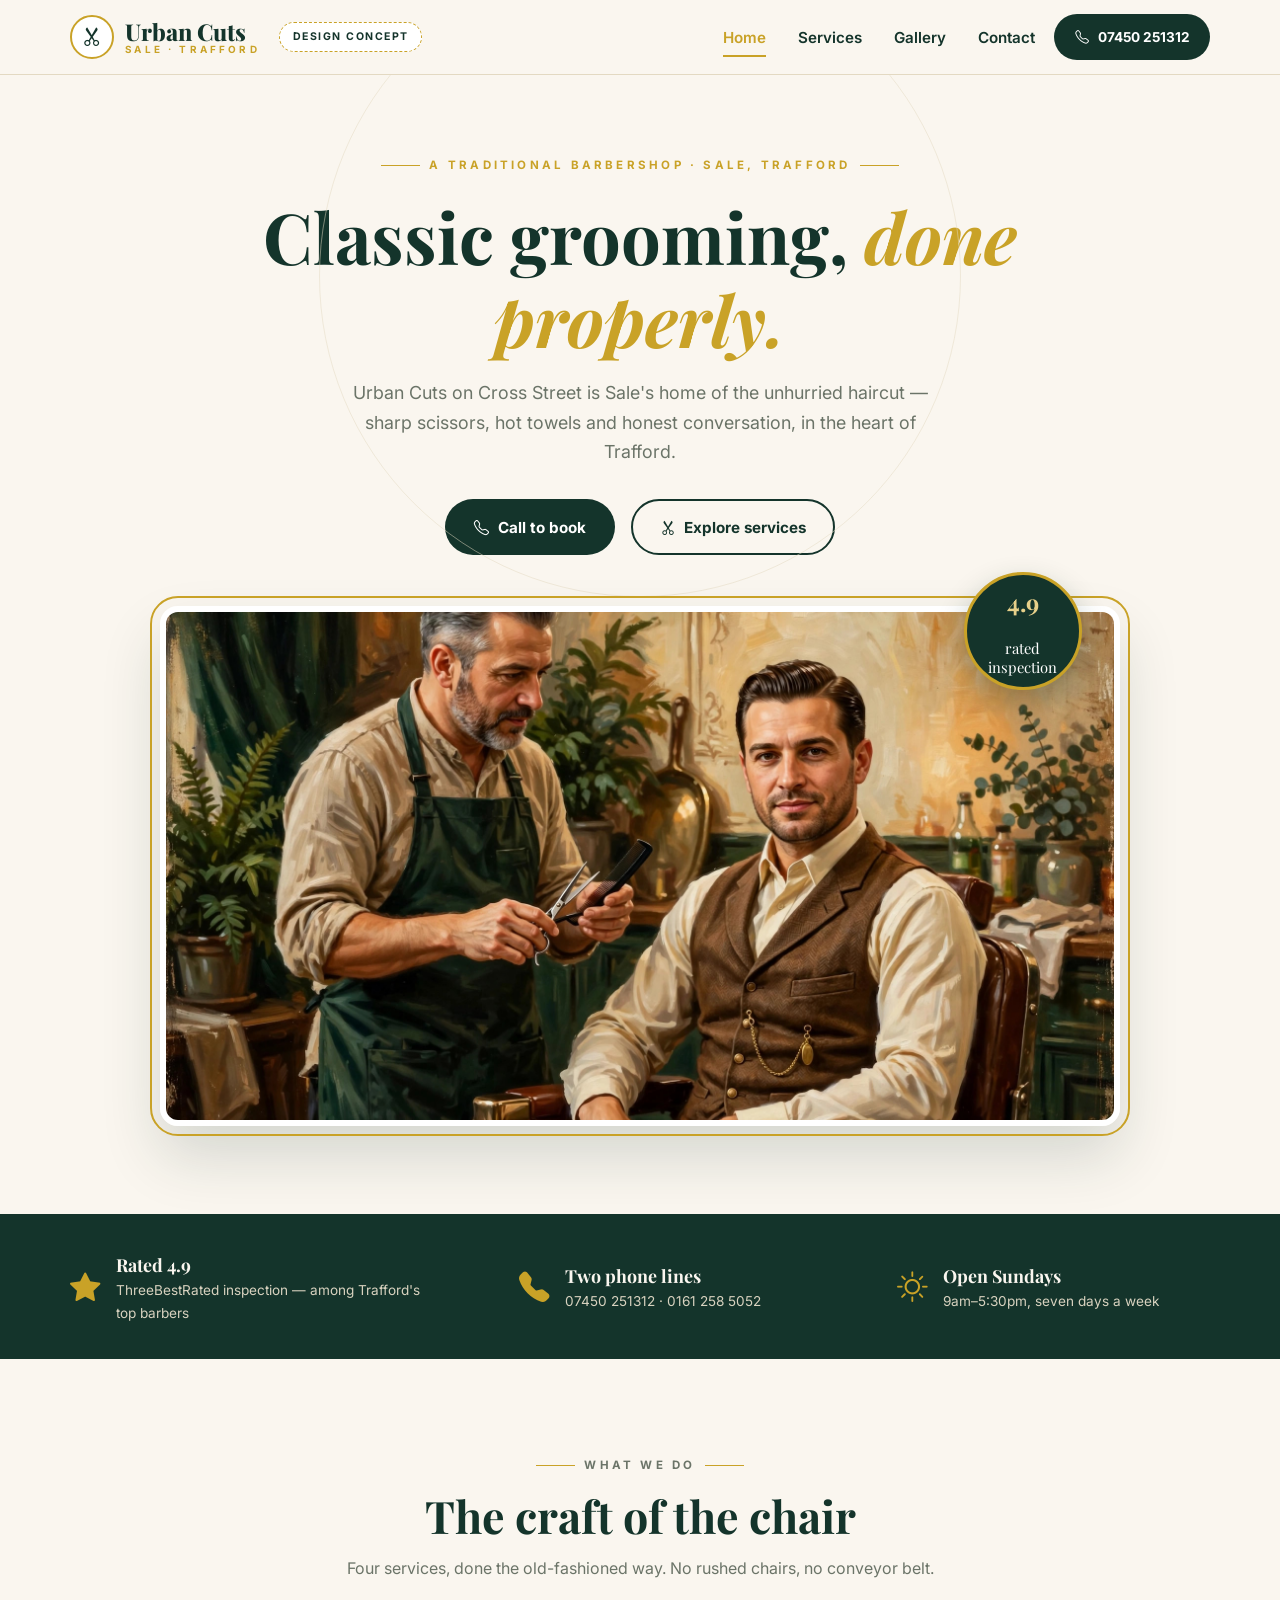
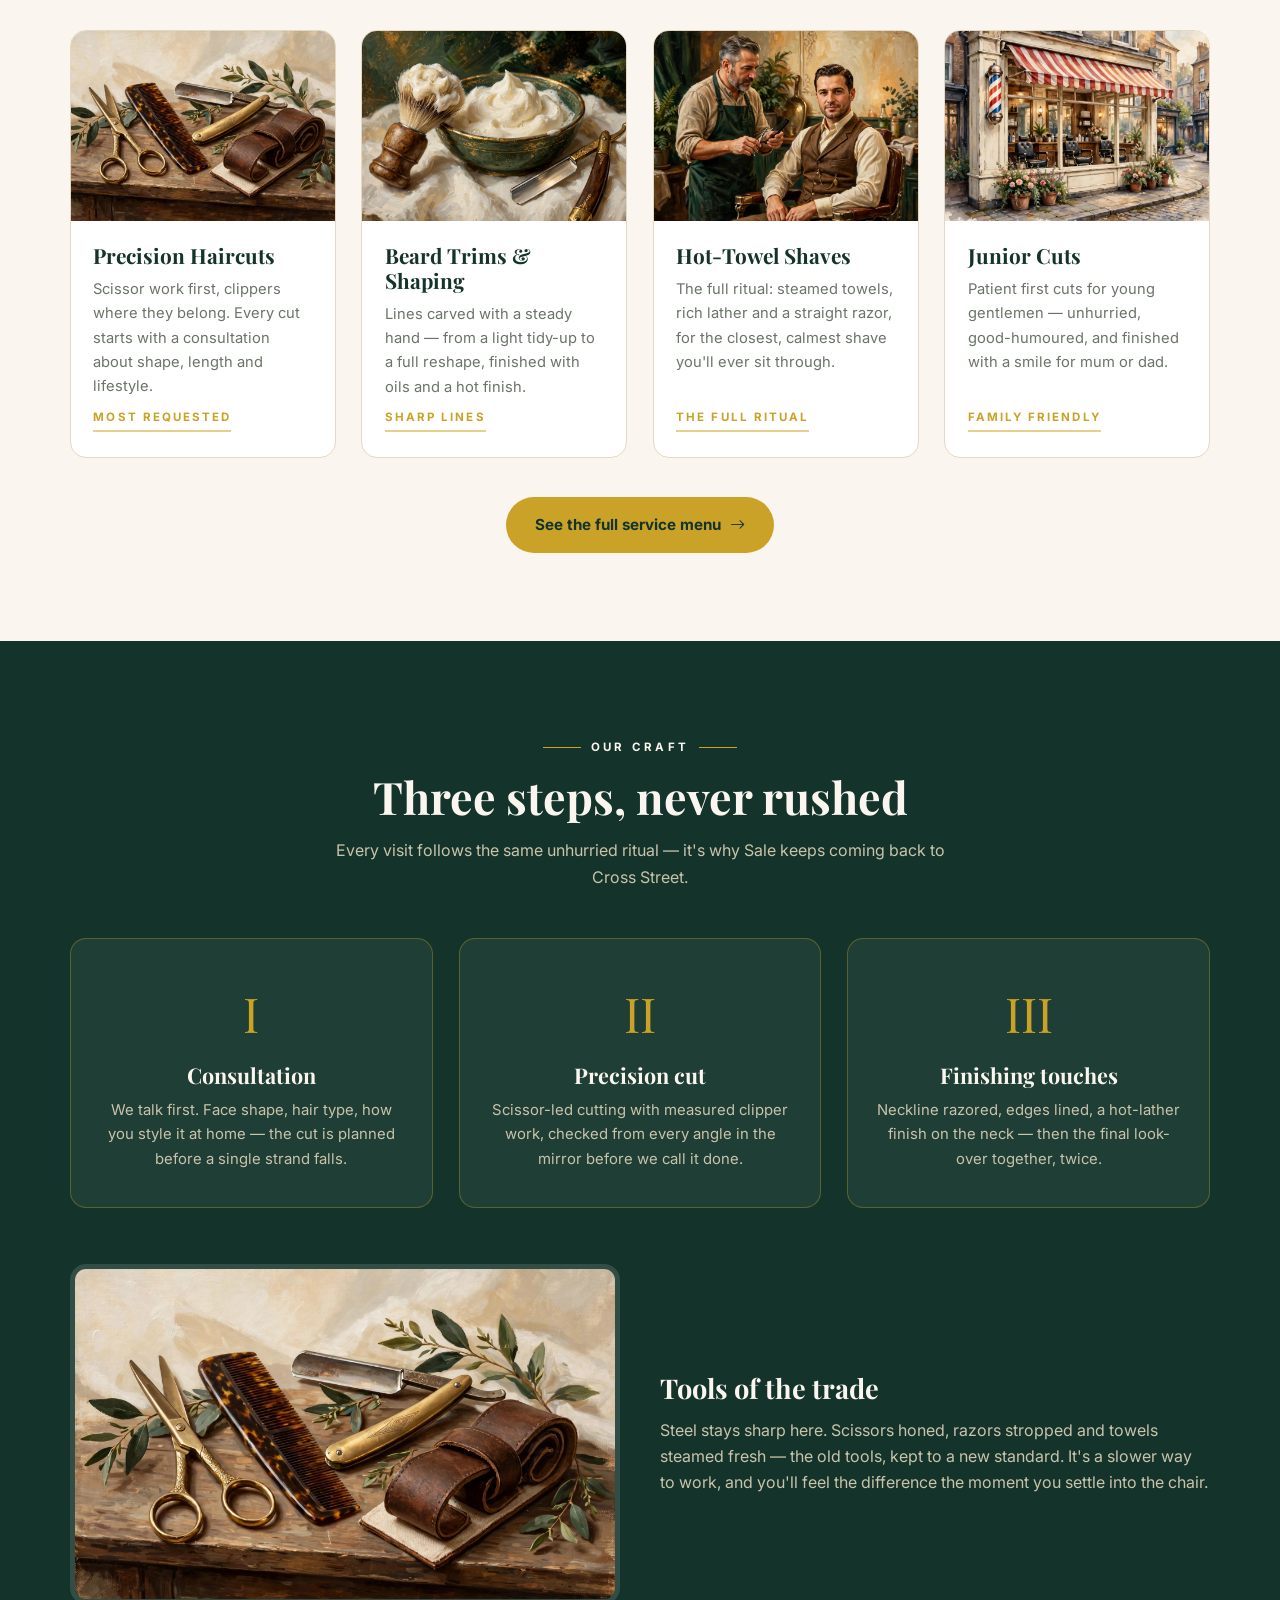
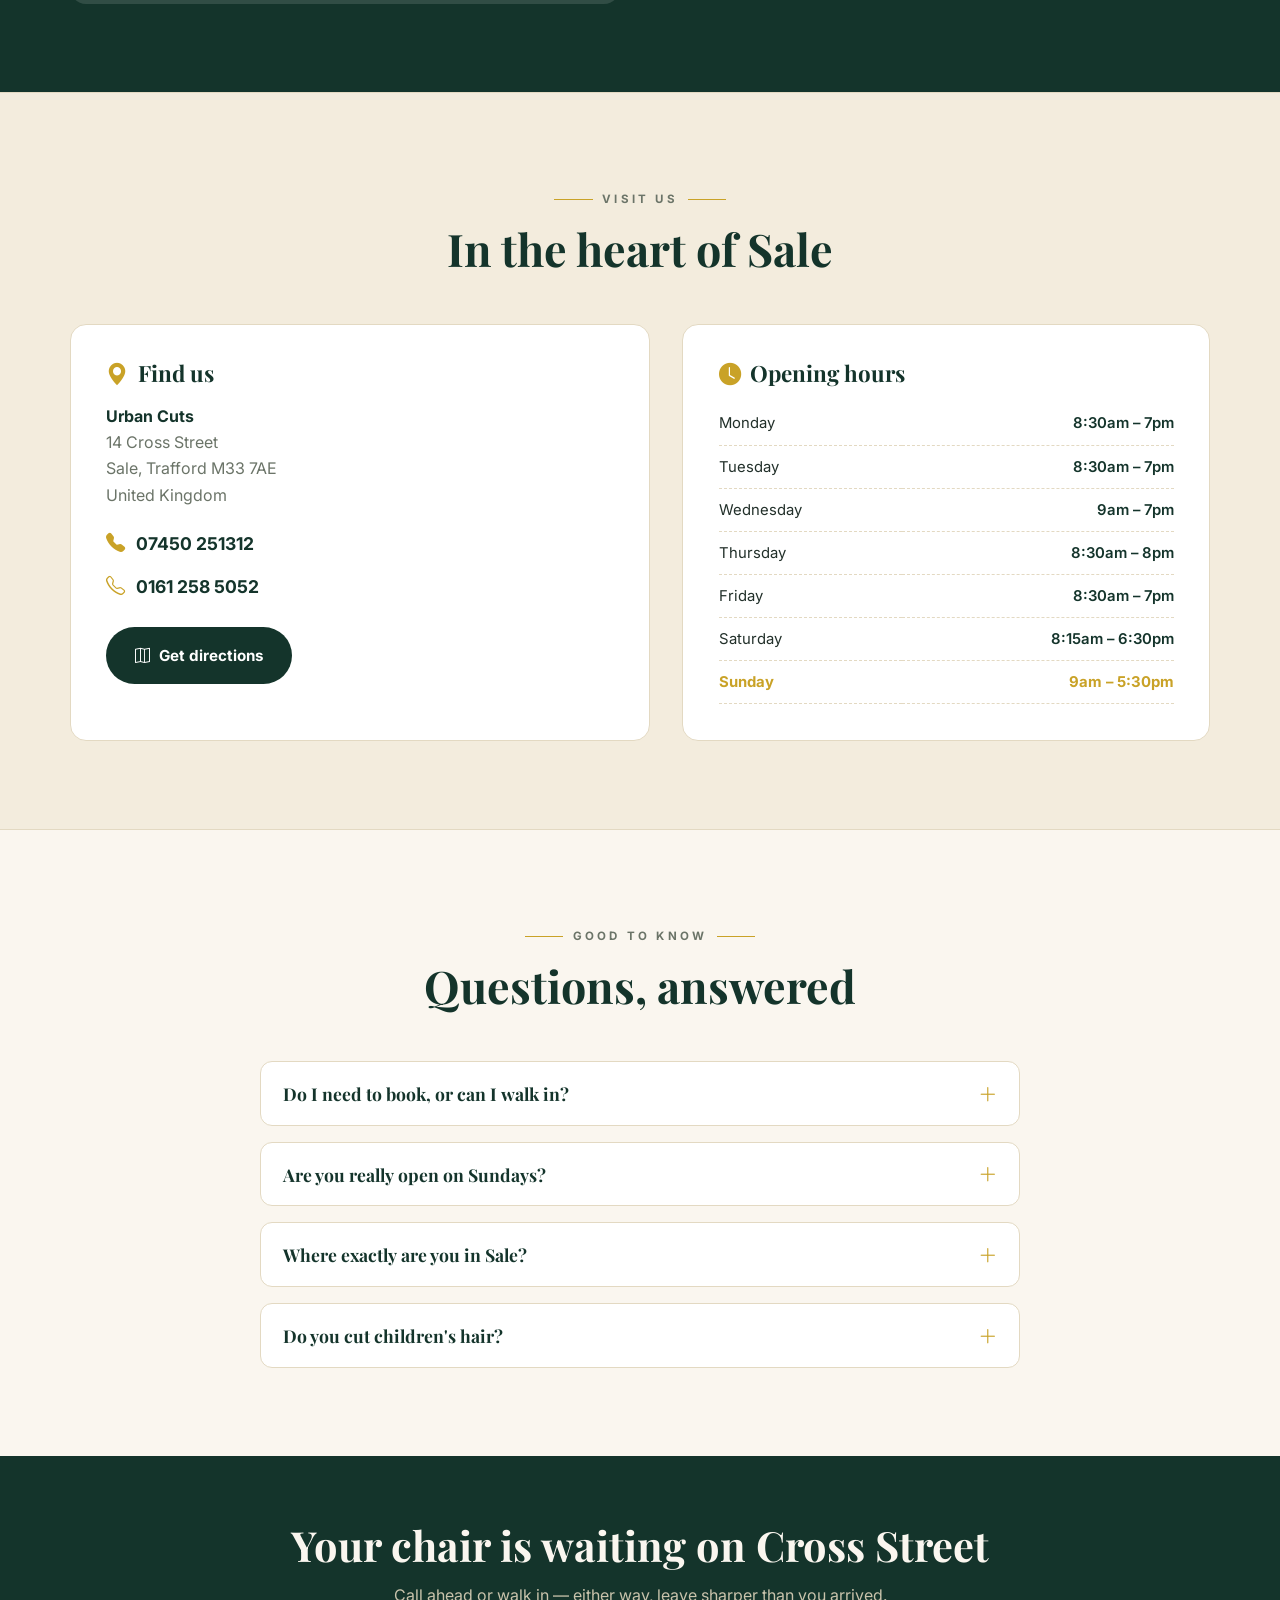
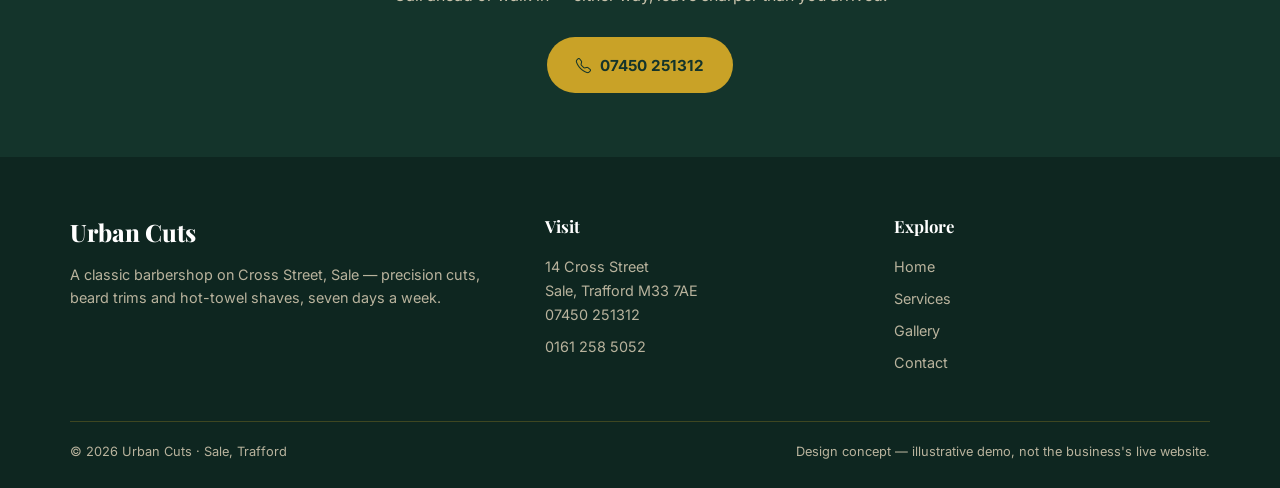
==== index.html @ 36fb6bbb "Demo website concept for Urban Cuts (Sale, UK)" ====
<!DOCTYPE html>
<html lang="en">
<head>
<meta charset="UTF-8">
<meta name="viewport" content="width=device-width, initial-scale=1.0">
<title>Urban Cuts — Classic Barbershop in Sale, Trafford | Walk-ins Welcome</title>
<meta name="description" content="Urban Cuts, 14 Cross Street, Sale — classic barbering in Trafford. Precision cuts, beard trims and hot-towel shaves. Rated 4.9, open Sundays.">
<link rel="preconnect" href="https://fonts.googleapis.com">
<link rel="preconnect" href="https://fonts.gstatic.com" crossorigin>
<link href="https://fonts.googleapis.com/css2?family=Playfair+Display:ital,wght@0,600;0,700;0,800;1,600&family=Inter:wght@400;500;600;700&display=swap" rel="stylesheet">
<link rel="stylesheet" href="https://cdn.jsdelivr.net/npm/bootstrap-icons@1.11.3/font/bootstrap-icons.min.css">
<link rel="stylesheet" href="styles.css">
</head>
<body>

<div class="nav-scrim"></div>

<header class="site-header">
  <div class="wrap header-in">
    <a class="brand" href="index.html">
      <span class="brand-mark"><i class="bi bi-scissors"></i></span>
      <span class="brand-name">Urban Cuts<small>Sale · Trafford</small></span>
    </a>
    <span class="badge-concept">Design concept</span>
    <nav class="main-nav" id="mainNav">
      <a href="index.html" class="active">Home</a>
      <a href="services.html">Services</a>
      <a href="gallery.html">Gallery</a>
      <a href="contact.html">Contact</a>
    </nav>
    <div class="header-actions">
      <a class="btn btn-forest btn-sm header-cta" href="tel:+447450251312"><i class="bi bi-telephone"></i>07450 251312</a>
      <button class="hamburger" type="button" aria-label="Menu" aria-expanded="false"><i class="bi bi-list"></i></button>
    </div>
  </div>
</header>

<main>
  <!-- 1 · CENTERED HERO -->
  <section class="hero">
    <div class="wrap">
      <p class="kicker">A traditional barbershop · Sale, Trafford</p>
      <h1>Classic grooming, <em>done properly.</em></h1>
      <p class="lead">Urban Cuts on Cross Street is Sale's home of the unhurried haircut — sharp scissors, hot towels and honest conversation, in the heart of Trafford.</p>
      <div class="hero-cta">
        <a class="btn btn-forest" href="tel:+447450251312"><i class="bi bi-telephone"></i>Call to book</a>
        <a class="btn btn-ghost" href="services.html"><i class="bi bi-scissors"></i>Explore services</a>
      </div>
      <div class="hero-frame">
        <div class="hero-stamp"><strong>4.9</strong>rated<br>inspection</div>
        <img src="images/hero.jpg" alt="Barber giving a classic cut in a warm traditional barbershop" width="1200" height="700">
      </div>
    </div>
  </section>

  <!-- 2 · HIGHLIGHTS ROW -->
  <section class="highlights">
    <div class="wrap">
      <div class="highlight">
        <i class="bi bi-star-fill"></i>
        <div><span class="h-title">Rated 4.9</span><span class="h-sub">ThreeBestRated inspection — among Trafford's top barbers</span></div>
      </div>
      <div class="highlight">
        <i class="bi bi-telephone-fill"></i>
        <div><span class="h-title">Two phone lines</span><span class="h-sub">07450 251312 · 0161 258 5052</span></div>
      </div>
      <div class="highlight">
        <i class="bi bi-sun"></i>
        <div><span class="h-title">Open Sundays</span><span class="h-sub">9am–5:30pm, seven days a week</span></div>
      </div>
    </div>
  </section>

  <!-- 3 · SERVICES GRID (photo on every card) -->
  <section class="section">
    <div class="wrap">
      <div class="section-head">
        <p class="kicker">What we do</p>
        <h2>The craft of the chair</h2>
        <p>Four services, done the old-fashioned way. No rushed chairs, no conveyor belt.</p>
      </div>
      <div class="services-grid">
        <article class="service-card">
          <img src="images/still-life.jpg" alt="Barber scissors, comb and razor arranged on a wooden counter" loading="lazy">
          <div class="service-body">
            <h3>Precision Haircuts</h3>
            <p>Scissor work first, clippers where they belong. Every cut starts with a consultation about shape, length and lifestyle.</p>
            <span class="tag">Most requested</span>
          </div>
        </article>
        <article class="service-card">
          <img src="images/shave-brush.jpg" alt="Shaving brush and lather bowl beside a straight razor" loading="lazy">
          <div class="service-body">
            <h3>Beard Trims &amp; Shaping</h3>
            <p>Lines carved with a steady hand — from a light tidy-up to a full reshape, finished with oils and a hot finish.</p>
            <span class="tag">Sharp lines</span>
          </div>
        </article>
        <article class="service-card">
          <img src="images/hero.jpg" alt="Barber trimming a client's hair in the chair" loading="lazy">
          <div class="service-body">
            <h3>Hot-Towel Shaves</h3>
            <p>The full ritual: steamed towels, rich lather and a straight razor, for the closest, calmest shave you'll ever sit through.</p>
            <span class="tag">The full ritual</span>
          </div>
        </article>
        <article class="service-card">
          <img src="images/shopfront.jpg" alt="Classic barbershop storefront with striped awning" loading="lazy">
          <div class="service-body">
            <h3>Junior Cuts</h3>
            <p>Patient first cuts for young gentlemen — unhurried, good-humoured, and finished with a smile for mum or dad.</p>
            <span class="tag">Family friendly</span>
          </div>
        </article>
      </div>
      <div class="services-more">
        <a class="btn btn-gold" href="services.html">See the full service menu<i class="bi bi-arrow-right"></i></a>
      </div>
    </div>
  </section>

  <!-- 4 · OUR CRAFT -->
  <section class="section craft">
    <div class="wrap">
      <div class="section-head">
        <p class="kicker">Our craft</p>
        <h2>Three steps, never rushed</h2>
        <p>Every visit follows the same unhurried ritual — it's why Sale keeps coming back to Cross Street.</p>
      </div>
      <div class="craft-grid">
        <div class="craft-step">
          <span class="num">I</span>
          <h3>Consultation</h3>
          <p>We talk first. Face shape, hair type, how you style it at home — the cut is planned before a single strand falls.</p>
        </div>
        <div class="craft-step">
          <span class="num">II</span>
          <h3>Precision cut</h3>
          <p>Scissor-led cutting with measured clipper work, checked from every angle in the mirror before we call it done.</p>
        </div>
        <div class="craft-step">
          <span class="num">III</span>
          <h3>Finishing touches</h3>
          <p>Neckline razored, edges lined, a hot-lather finish on the neck — then the final look-over together, twice.</p>
        </div>
      </div>
      <div class="craft-side">
        <img src="images/still-life.jpg" alt="Traditional barber tools — scissors, comb, straight razor and strop" loading="lazy">
        <div>
          <h3>Tools of the trade</h3>
          <p>Steel stays sharp here. Scissors honed, razors stropped and towels steamed fresh — the old tools, kept to a new standard. It's a slower way to work, and you'll feel the difference the moment you settle into the chair.</p>
        </div>
      </div>
    </div>
  </section>

  <!-- 5 · VISIT BAND -->
  <section class="section visit">
    <div class="wrap">
      <div class="section-head">
        <p class="kicker">Visit us</p>
        <h2>In the heart of Sale</h2>
      </div>
      <div class="visit-grid">
        <div class="visit-card">
          <h3><i class="bi bi-geo-alt-fill"></i>Find us</h3>
          <address>
            <strong>Urban Cuts</strong><br>
            14 Cross Street<br>
            Sale, Trafford M33 7AE<br>
            United Kingdom
          </address>
          <div class="phone-lines">
            <a href="tel:+447450251312"><i class="bi bi-telephone-fill"></i>07450 251312</a>
            <a href="tel:+441612585052"><i class="bi bi-telephone"></i>0161 258 5052</a>
          </div>
          <div class="map-cta">
            <a class="btn btn-forest" href="https://www.google.com/maps/search/?api=1&query=14+Cross+Street+Sale+Trafford+M33+7AE" target="_blank" rel="noopener"><i class="bi bi-map"></i>Get directions</a>
          </div>
        </div>
        <div class="visit-card">
          <h3><i class="bi bi-clock-fill"></i>Opening hours</h3>
          <table class="hours-table">
            <tr data-day="1"><td>Monday</td><td>8:30am – 7pm</td></tr>
            <tr data-day="2"><td>Tuesday</td><td>8:30am – 7pm</td></tr>
            <tr data-day="3"><td>Wednesday</td><td>9am – 7pm</td></tr>
            <tr data-day="4"><td>Thursday</td><td>8:30am – 8pm</td></tr>
            <tr data-day="5"><td>Friday</td><td>8:30am – 7pm</td></tr>
            <tr data-day="6"><td>Saturday</td><td>8:15am – 6:30pm</td></tr>
            <tr data-day="0"><td>Sunday</td><td>9am – 5:30pm</td></tr>
          </table>
        </div>
      </div>
    </div>
  </section>

  <!-- 6 · FAQ -->
  <section class="section">
    <div class="wrap">
      <div class="section-head">
        <p class="kicker">Good to know</p>
        <h2>Questions, answered</h2>
      </div>
      <div class="faq-list">
        <div class="faq-item">
          <button class="faq-q" type="button">Do I need to book, or can I walk in?<i class="bi bi-plus-lg"></i></button>
          <div class="faq-a"><p>Both work. Call 07450 251312 or 0161 258 5052 to book a slot, or simply walk in — if a chair is free, you're in it.</p></div>
        </div>
        <div class="faq-item">
          <button class="faq-q" type="button">Are you really open on Sundays?<i class="bi bi-plus-lg"></i></button>
          <div class="faq-a"><p>Yes — every Sunday, 9am to 5:30pm. We're open seven days a week, so there's always a chair waiting.</p></div>
        </div>
        <div class="faq-item">
          <button class="faq-q" type="button">Where exactly are you in Sale?<i class="bi bi-plus-lg"></i></button>
          <div class="faq-a"><p>You'll find us at 14 Cross Street, Sale, Trafford M33 7AE — right on Cross Street, easy to reach on foot or by bus.</p></div>
        </div>
        <div class="faq-item">
          <button class="faq-q" type="button">Do you cut children's hair?<i class="bi bi-plus-lg"></i></button>
          <div class="faq-a"><p>Yes — our junior cuts are made for young gentlemen, patient and unhurried, and always finished with a smile.</p></div>
        </div>
      </div>
    </div>
  </section>

  <!-- CTA strip -->
  <section class="cta-strip">
    <div class="wrap">
      <h2>Your chair is waiting on Cross Street</h2>
      <p>Call ahead or walk in — either way, leave sharper than you arrived.</p>
      <a class="btn btn-gold" href="tel:+447450251312"><i class="bi bi-telephone"></i>07450 251312</a>
    </div>
  </section>
</main>

<footer class="site-footer">
  <div class="wrap">
    <div class="footer-grid">
      <div>
        <span class="footer-brand">Urban Cuts</span>
        <p>A classic barbershop on Cross Street, Sale — precision cuts, beard trims and hot-towel shaves, seven days a week.</p>
      </div>
      <div>
        <h4>Visit</h4>
        <p>14 Cross Street<br>Sale, Trafford M33 7AE</p>
        <a href="tel:+447450251312">07450 251312</a>
        <a href="tel:+441612585052">0161 258 5052</a>
      </div>
      <div>
        <h4>Explore</h4>
        <a href="index.html">Home</a>
        <a href="services.html">Services</a>
        <a href="gallery.html">Gallery</a>
        <a href="contact.html">Contact</a>
      </div>
    </div>
    <div class="footer-bottom">
      <span>© 2026 Urban Cuts · Sale, Trafford</span>
      <span>Design concept — illustrative demo, not the business's live website.</span>
    </div>
  </div>
</footer>

<script src="app.js"></script>
</body>
</html>
---- styles.css ----
/* Urban Cuts — classic light barbershop concept */
:root{
  --ivory:#FAF6EF;
  --ivory-deep:#F3ECDD;
  --forest:#14342B;
  --forest-soft:#1E4A3D;
  --gold:#C9A227;
  --gold-soft:#E7D08A;
  --ink:#22302A;
  --muted:#6B7468;
  --card:#FFFFFF;
  --line:#E3D9C2;
  --serif:'Playfair Display',Georgia,serif;
  --sans:'Inter',system-ui,-apple-system,sans-serif;
}
*{margin:0;padding:0;box-sizing:border-box}
html{scroll-behavior:smooth}
body{font-family:var(--sans);background:var(--ivory);color:var(--ink);line-height:1.65;font-size:16px}
img{max-width:100%;display:block}
.wrap{width:min(1140px,92%);margin:0 auto}
h1,h2,h3,.serif{font-family:var(--serif);color:var(--forest);line-height:1.18;font-weight:700}
.kicker{display:inline-flex;align-items:center;gap:.6rem;text-transform:uppercase;letter-spacing:.28em;font-size:.72rem;font-weight:700;color:var(--gold)}
.kicker::before,.kicker::after{content:"";width:2.4rem;height:1px;background:var(--gold)}
.section{padding:5.5rem 0}
.section-head{text-align:center;max-width:640px;margin:0 auto 3rem}
.section-head h2{font-size:clamp(2rem,4vw,2.8rem);margin:.9rem 0 .8rem}
.section-head p{color:var(--muted)}

/* ---------- Header ---------- */
.site-header{position:sticky;top:0;z-index:900;background:rgba(250,246,239,.97);backdrop-filter:blur(6px);border-bottom:1px solid var(--line)}
.header-in{display:flex;align-items:center;gap:1.2rem;padding:.9rem 0}
.brand{display:flex;align-items:center;gap:.7rem;text-decoration:none}
.brand-mark{width:44px;height:44px;border:2px solid var(--gold);border-radius:50%;display:grid;place-items:center;color:var(--forest);font-size:1.25rem;background:#fff}
.brand-name{font-family:var(--serif);font-size:1.45rem;font-weight:800;color:var(--forest);line-height:1.05;display:block}
.brand-name small{display:block;font-family:var(--sans);font-size:.62rem;letter-spacing:.32em;text-transform:uppercase;color:var(--gold);font-weight:700}
.badge-concept{font-size:.66rem;letter-spacing:.14em;text-transform:uppercase;font-weight:700;color:var(--forest);border:1.5px dashed var(--gold);border-radius:999px;padding:.32rem .8rem;background:#fff;white-space:nowrap}
.main-nav{display:flex;gap:2rem;margin-left:auto}
.main-nav a{text-decoration:none;color:var(--forest);font-weight:600;font-size:.95rem;position:relative;padding:.3rem 0}
.main-nav a::after{content:"";position:absolute;left:0;bottom:-2px;width:0;height:2px;background:var(--gold);transition:width .25s}
.main-nav a:hover::after,.main-nav a.active::after{width:100%}
.main-nav a.active{color:var(--gold)}
.header-actions{display:flex;align-items:center;gap:.8rem}
.btn{display:inline-flex;align-items:center;gap:.55rem;text-decoration:none;font-weight:700;font-size:.95rem;border-radius:999px;padding:.85rem 1.7rem;transition:transform .18s,box-shadow .18s,background .18s;cursor:pointer;border:2px solid transparent}
.btn:hover{transform:translateY(-2px)}
.btn-forest{background:var(--forest);color:#fff}
.btn-forest:hover{background:var(--forest-soft);box-shadow:0 10px 24px rgba(20,52,43,.28)}
.btn-ghost{border-color:var(--forest);color:var(--forest);background:transparent}
.btn-ghost:hover{background:var(--forest);color:#fff}
.btn-gold{background:var(--gold);color:var(--forest)}
.btn-gold:hover{background:#d9b63c;box-shadow:0 10px 24px rgba(201,162,39,.35)}
.btn-sm{padding:.6rem 1.15rem;font-size:.85rem}
.hamburger{display:none;background:none;border:1.5px solid var(--line);border-radius:10px;width:44px;height:44px;font-size:1.4rem;color:var(--forest);cursor:pointer;position:relative;z-index:1001}

/* ---------- Hero (centered) ---------- */
.hero{padding:4.5rem 0 5.5rem;text-align:center;position:relative;overflow:hidden}
.hero::before{content:"";position:absolute;top:-120px;left:50%;transform:translateX(-50%);width:640px;height:640px;border:1.5px solid var(--line);border-radius:50%;opacity:.5;pointer-events:none}
.hero .kicker{margin-bottom:1.2rem}
.hero h1{font-size:clamp(2.6rem,6vw,4.4rem);max-width:820px;margin:0 auto 1.1rem}
.hero h1 em{font-style:italic;color:var(--gold)}
.hero .lead{max-width:620px;margin:0 auto 2rem;color:var(--muted);font-size:1.12rem}
.hero-cta{display:flex;gap:1rem;justify-content:center;flex-wrap:wrap;margin-bottom:3.2rem}
.hero-frame{max-width:960px;margin:0 auto;position:relative}
.hero-frame img{width:100%;height:clamp(280px,46vw,520px);object-fit:cover;border-radius:18px;border:6px solid #fff;outline:2px solid var(--gold);outline-offset:8px;box-shadow:0 30px 60px rgba(20,52,43,.16)}
.hero-stamp{position:absolute;top:-34px;right:4%;background:var(--forest);color:#fff;border-radius:50%;width:118px;height:118px;display:grid;place-items:center;text-align:center;font-family:var(--serif);font-size:.92rem;line-height:1.25;border:3px solid var(--gold);box-shadow:0 14px 30px rgba(20,52,43,.3)}
.hero-stamp strong{color:var(--gold-soft);font-size:1.5rem;display:block}

/* ---------- Highlights row ---------- */
.highlights{background:var(--forest);color:var(--ivory)}
.highlights .wrap{display:grid;grid-template-columns:repeat(3,1fr);gap:1.5rem;padding:2.2rem 0}
.highlight{display:flex;align-items:center;justify-content:center;gap:1rem;text-align:left}
.highlight i{font-size:1.9rem;color:var(--gold)}
.highlight .h-title{font-family:var(--serif);font-size:1.12rem;font-weight:700;display:block}
.highlight .h-sub{font-size:.85rem;color:#D8D2BF;display:block}

/* ---------- Services grid ---------- */
.services-grid{display:grid;grid-template-columns:repeat(4,1fr);gap:1.6rem}
.service-card{background:var(--card);border:1px solid var(--line);border-radius:16px;overflow:hidden;transition:transform .22s,box-shadow .22s;display:flex;flex-direction:column}
.service-card:hover{transform:translateY(-6px);box-shadow:0 22px 44px rgba(20,52,43,.13)}
.service-card img{height:190px;width:100%;object-fit:cover}
.service-body{padding:1.4rem 1.4rem 1.6rem;display:flex;flex-direction:column;gap:.6rem;flex:1}
.service-body h3{font-size:1.3rem}
.service-body p{color:var(--muted);font-size:.92rem}
.service-body .tag{margin-top:auto;align-self:flex-start;font-size:.72rem;letter-spacing:.18em;text-transform:uppercase;font-weight:700;color:var(--gold);border-bottom:2px solid var(--gold-soft);padding-bottom:.15rem}
.services-more{text-align:center;margin-top:2.4rem}

/* ---------- Craft / process ---------- */
.craft{background:var(--forest);color:var(--ivory);position:relative;overflow:hidden}
.craft .section-head h2,.craft .section-head .kicker{color:var(--ivory)}
.craft .section-head p{color:#C9C3AC}
.craft-grid{display:grid;grid-template-columns:repeat(3,1fr);gap:1.6rem;margin-top:1rem}
.craft-step{background:rgba(255,255,255,.05);border:1px solid rgba(201,162,39,.35);border-radius:16px;padding:2.2rem 1.8rem;text-align:center;position:relative}
.craft-step .num{font-family:var(--serif);font-size:3rem;color:var(--gold);display:block;margin-bottom:.6rem}
.craft-step h3{color:var(--ivory);font-size:1.35rem;margin-bottom:.6rem}
.craft-step p{color:#C9C3AC;font-size:.93rem}
.craft-side{display:grid;grid-template-columns:1fr 1fr;gap:2.5rem;align-items:center;margin-top:3.5rem}
.craft-side img{border-radius:16px;border:5px solid rgba(255,255,255,.12);height:340px;width:100%;object-fit:cover}
.craft-side h3{color:var(--ivory);font-size:1.7rem;margin-bottom:.8rem}
.craft-side p{color:#C9C3AC}

/* ---------- Visit band ---------- */
.visit{background:var(--ivory-deep);border-top:1px solid var(--line);border-bottom:1px solid var(--line)}
.visit-grid{display:grid;grid-template-columns:1.1fr 1fr;gap:2rem;align-items:stretch}
.visit-card{background:#fff;border:1px solid var(--line);border-radius:16px;padding:2.2rem}
.visit-card h3{font-size:1.4rem;margin-bottom:1rem;display:flex;align-items:center;gap:.6rem}
.visit-card h3 i{color:var(--gold)}
.visit-card address{font-style:normal;color:var(--muted);margin-bottom:1.2rem}
.visit-card address strong{color:var(--forest)}
.phone-lines{display:flex;flex-direction:column;gap:.7rem;margin-bottom:1.6rem}
.phone-lines a{display:flex;align-items:center;gap:.7rem;text-decoration:none;color:var(--forest);font-weight:700;font-size:1.1rem}
.phone-lines a i{color:var(--gold);font-size:1.2rem}
.hours-table{width:100%;border-collapse:collapse;font-size:.93rem}
.hours-table td{padding:.55rem 0;border-bottom:1px dashed var(--line)}
.hours-table td:last-child{text-align:right;font-weight:600;color:var(--forest)}
.hours-table tr.today td{color:var(--gold);font-weight:700}
.map-cta{margin-top:1.4rem}

/* ---------- FAQ ---------- */
.faq-list{max-width:760px;margin:0 auto;display:flex;flex-direction:column;gap:1rem}
.faq-item{background:#fff;border:1px solid var(--line);border-radius:12px;overflow:hidden}
.faq-q{width:100%;background:none;border:none;cursor:pointer;display:flex;justify-content:space-between;align-items:center;gap:1rem;padding:1.15rem 1.4rem;font-family:var(--serif);font-size:1.1rem;font-weight:700;color:var(--forest);text-align:left}
.faq-q i{color:var(--gold);font-size:1.2rem;transition:transform .25s;flex-shrink:0}
.faq-item.open .faq-q i{transform:rotate(45deg)}
.faq-a{max-height:0;overflow:hidden;transition:max-height .3s ease}
.faq-a p{padding:0 1.4rem 1.3rem;color:var(--muted)}

/* ---------- Page hero (inner pages) ---------- */
.page-hero{text-align:center;padding:3.5rem 0 3rem}
.page-hero h1{font-size:clamp(2.2rem,5vw,3.4rem);margin:.8rem 0}
.page-hero p{color:var(--muted);max-width:620px;margin:0 auto}
.page-hero img.page-art{max-width:820px;width:100%;height:320px;object-fit:cover;border-radius:16px;border:6px solid #fff;outline:2px solid var(--gold);outline-offset:6px;margin:2.4rem auto 0;box-shadow:0 24px 48px rgba(20,52,43,.14)}

/* ---------- Service detail rows ---------- */
.detail-row{display:grid;grid-template-columns:1fr 1fr;gap:3rem;align-items:center;margin-bottom:4.5rem}
.detail-row.flip .detail-media{order:2}
.detail-media img{border-radius:16px;height:340px;width:100%;object-fit:cover;border:5px solid #fff;outline:1.5px solid var(--line);box-shadow:0 18px 38px rgba(20,52,43,.12)}
.detail-copy .step-no{font-size:.72rem;letter-spacing:.3em;text-transform:uppercase;color:var(--gold);font-weight:700}
.detail-copy h2{font-size:clamp(1.7rem,3.4vw,2.3rem);margin:.6rem 0 .9rem}
.detail-copy p{color:var(--muted);margin-bottom:1.1rem}
.detail-copy ul{list-style:none;display:flex;flex-direction:column;gap:.55rem}
.detail-copy li{display:flex;gap:.7rem;align-items:flex-start;color:var(--ink);font-size:.95rem}
.detail-copy li i{color:var(--gold);margin-top:.25rem}

/* ---------- Gallery ---------- */
.gallery-grid{display:grid;grid-template-columns:repeat(2,1fr);gap:1.8rem}
.g-item{position:relative;border-radius:16px;overflow:hidden;border:5px solid #fff;outline:1.5px solid var(--line);box-shadow:0 18px 38px rgba(20,52,43,.1)}
.g-item img{height:340px;width:100%;object-fit:cover;transition:transform .4s}
.g-item:hover img{transform:scale(1.04)}
.g-cap{position:absolute;left:0;right:0;bottom:0;background:linear-gradient(transparent,rgba(20,52,43,.88));color:#fff;padding:2.6rem 1.4rem 1.2rem}
.g-cap h3{color:#fff;font-size:1.2rem}
.g-cap p{font-size:.86rem;color:#D8D2BF}

/* ---------- Contact ---------- */
.contact-grid{display:grid;grid-template-columns:1fr 1fr;gap:2rem;align-items:start;margin-bottom:3rem}
.info-card{background:#fff;border:1px solid var(--line);border-radius:16px;padding:2.2rem;display:flex;flex-direction:column;gap:1.4rem}
.info-row{display:flex;gap:1rem;align-items:flex-start}
.info-row i{font-size:1.5rem;color:var(--gold);margin-top:.15rem}
.info-row h4{font-family:var(--serif);color:var(--forest);font-size:1.1rem;margin-bottom:.25rem}
.info-row p,.info-row a{color:var(--muted);font-size:.95rem;text-decoration:none}
.info-row a:hover{color:var(--forest)}
.form-card{background:#fff;border:1px solid var(--line);border-radius:16px;padding:2.2rem}
.form-card h3{font-size:1.4rem;margin-bottom:.5rem}
.form-card>p{color:var(--muted);font-size:.92rem;margin-bottom:1.4rem}
.field{margin-bottom:1.1rem}
.field label{display:block;font-weight:600;font-size:.85rem;margin-bottom:.4rem;color:var(--forest)}
.field input,.field textarea,.field select{width:100%;border:1.5px solid var(--line);border-radius:10px;padding:.8rem 1rem;font-family:var(--sans);font-size:.95rem;background:var(--ivory)}
.field input:focus,.field textarea:focus{outline:2px solid var(--gold);border-color:var(--gold)}
.form-note{font-size:.8rem;color:var(--muted);margin-top:1rem}

/* ---------- CTA strip ---------- */
.cta-strip{background:var(--forest);text-align:center;padding:4rem 0;color:var(--ivory)}
.cta-strip h2{color:var(--ivory);font-size:clamp(1.8rem,4vw,2.6rem);margin-bottom:.8rem}
.cta-strip p{color:#C9C3AC;max-width:560px;margin:0 auto 1.8rem}

/* ---------- Footer ---------- */
.site-footer{background:#0E2620;color:#B9B39D;padding:3.5rem 0 1.6rem;font-size:.9rem}
.footer-grid{display:grid;grid-template-columns:1.4fr 1fr 1fr;gap:2rem;margin-bottom:2.4rem}
.footer-grid h4{font-family:var(--serif);color:#fff;margin-bottom:.9rem;font-size:1.05rem}
.footer-grid a{color:#B9B39D;text-decoration:none;display:block;margin-bottom:.5rem}
.footer-grid a:hover{color:var(--gold-soft)}
.footer-brand{font-family:var(--serif);color:#fff;font-size:1.5rem;font-weight:800;display:block;margin-bottom:.6rem}
.footer-bottom{border-top:1px solid rgba(201,162,39,.25);padding-top:1.2rem;display:flex;justify-content:space-between;gap:1rem;flex-wrap:wrap;font-size:.8rem}

/* ---------- Mobile ---------- */
@media (max-width:900px){
  /* backdrop-filter traps fixed descendants to the header box; drop it on mobile so the dropdown nav is viewport-fixed */
  .site-header{backdrop-filter:none;-webkit-backdrop-filter:none;z-index:1001}
  .services-grid{grid-template-columns:repeat(2,1fr)}
  .craft-grid{grid-template-columns:1fr}
  .visit-grid,.craft-side,.contact-grid,.detail-row{grid-template-columns:1fr}
  .detail-row.flip .detail-media{order:0}
  .highlights .wrap{grid-template-columns:1fr;gap:1.2rem;padding:1.6rem 0}
  .highlight{justify-content:flex-start}
  .footer-grid{grid-template-columns:1fr}
  .header-cta{display:none}
  .badge-concept{display:none}
  .hamburger{display:grid;place-items:center}
  /* Mobile dropdown nav — renders above page content */
  .main-nav{position:fixed;top:0;right:0;bottom:0;width:min(320px,80vw);background:var(--ivory);flex-direction:column;justify-content:flex-start;align-items:stretch;padding:5.5rem 2rem 2rem;gap:0;margin:0;z-index:1000;box-shadow:-18px 0 44px rgba(20,52,43,.22);border-left:1px solid var(--line);transform:translateX(105%);transition:transform .3s ease}
  .main-nav.open{transform:translateX(0)}
  .main-nav a{font-size:1.15rem;padding:.9rem 0;border-bottom:1px solid var(--line)}
  .nav-scrim{position:fixed;inset:0;background:rgba(14,38,32,.45);z-index:999;opacity:0;pointer-events:none;transition:opacity .3s}
  .nav-scrim.show{opacity:1;pointer-events:auto}
  body.nav-open{overflow:hidden}
  .hero-stamp{width:96px;height:96px;font-size:.78rem;top:-26px}
  .section{padding:3.5rem 0}
}
@media (max-width:560px){
  .services-grid{grid-template-columns:1fr}
  .gallery-grid{grid-template-columns:1fr}
  .hero-cta .btn{width:100%;justify-content:center}
}
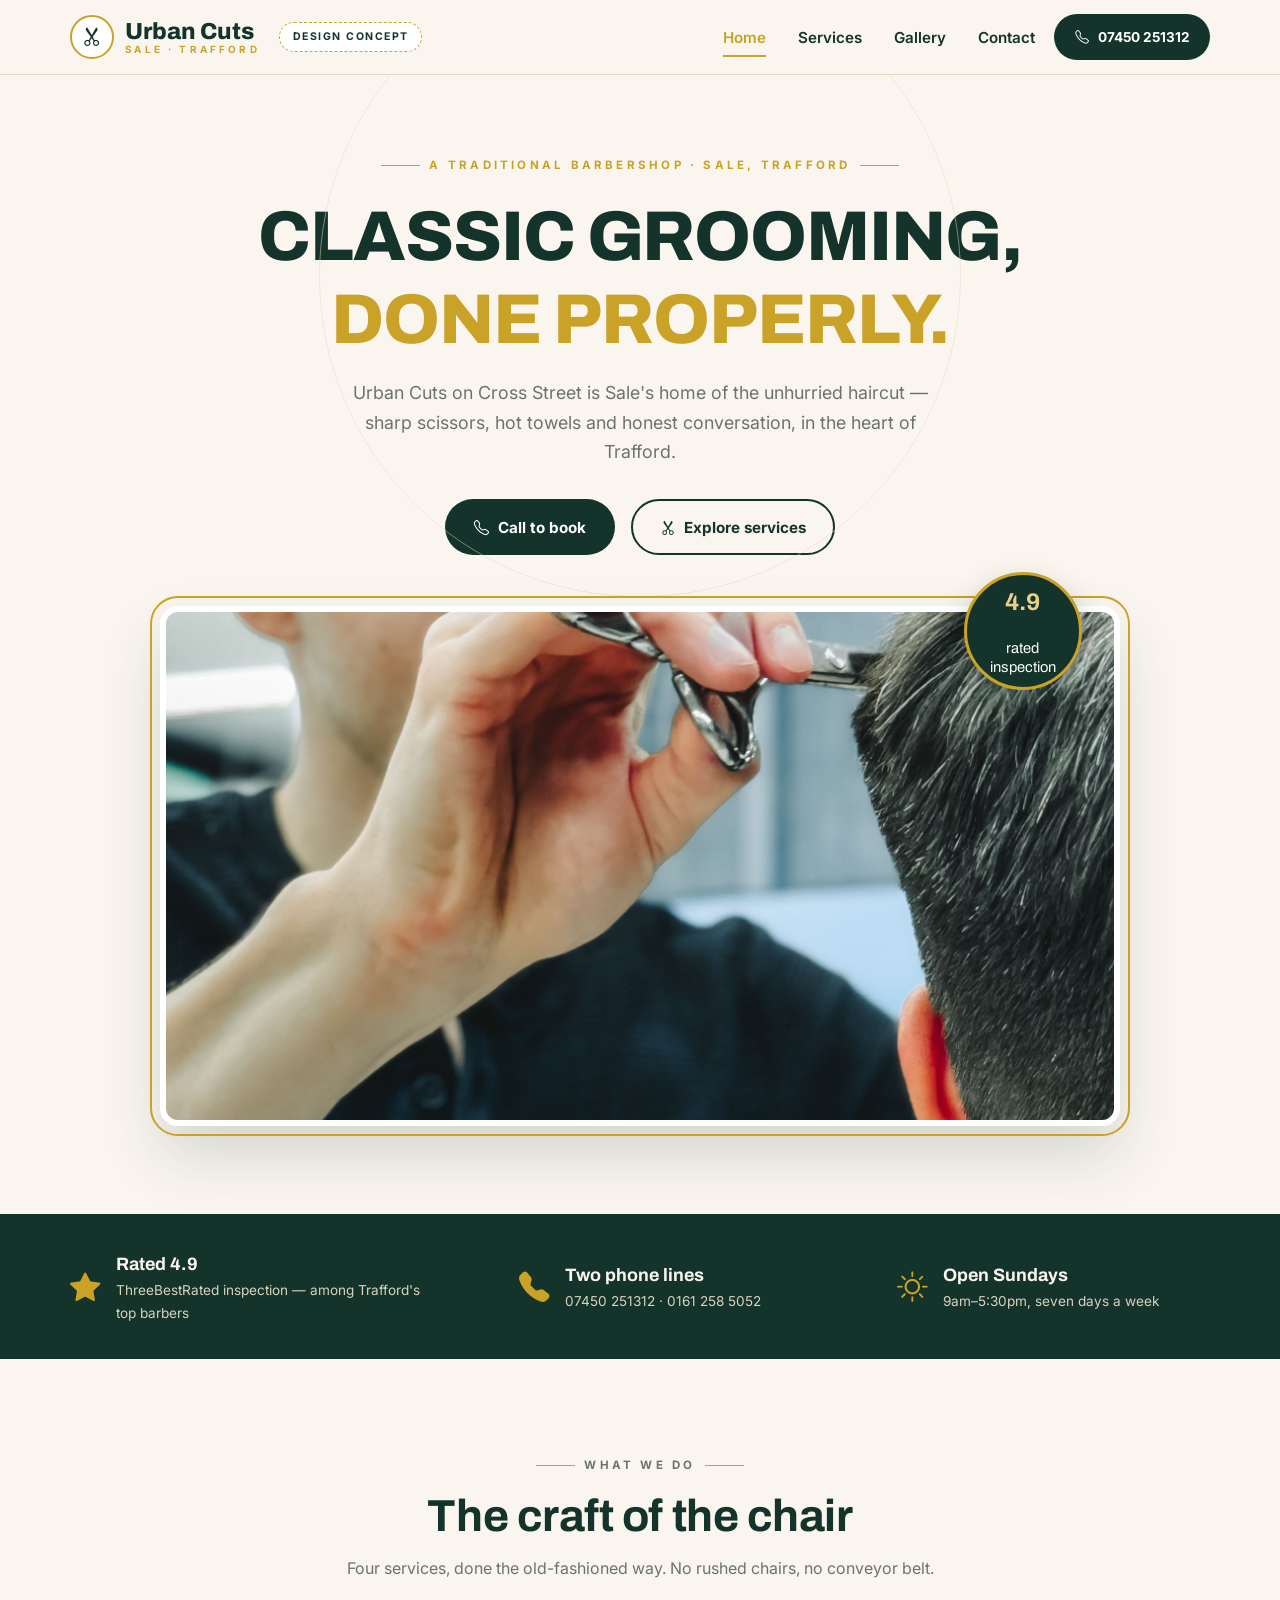
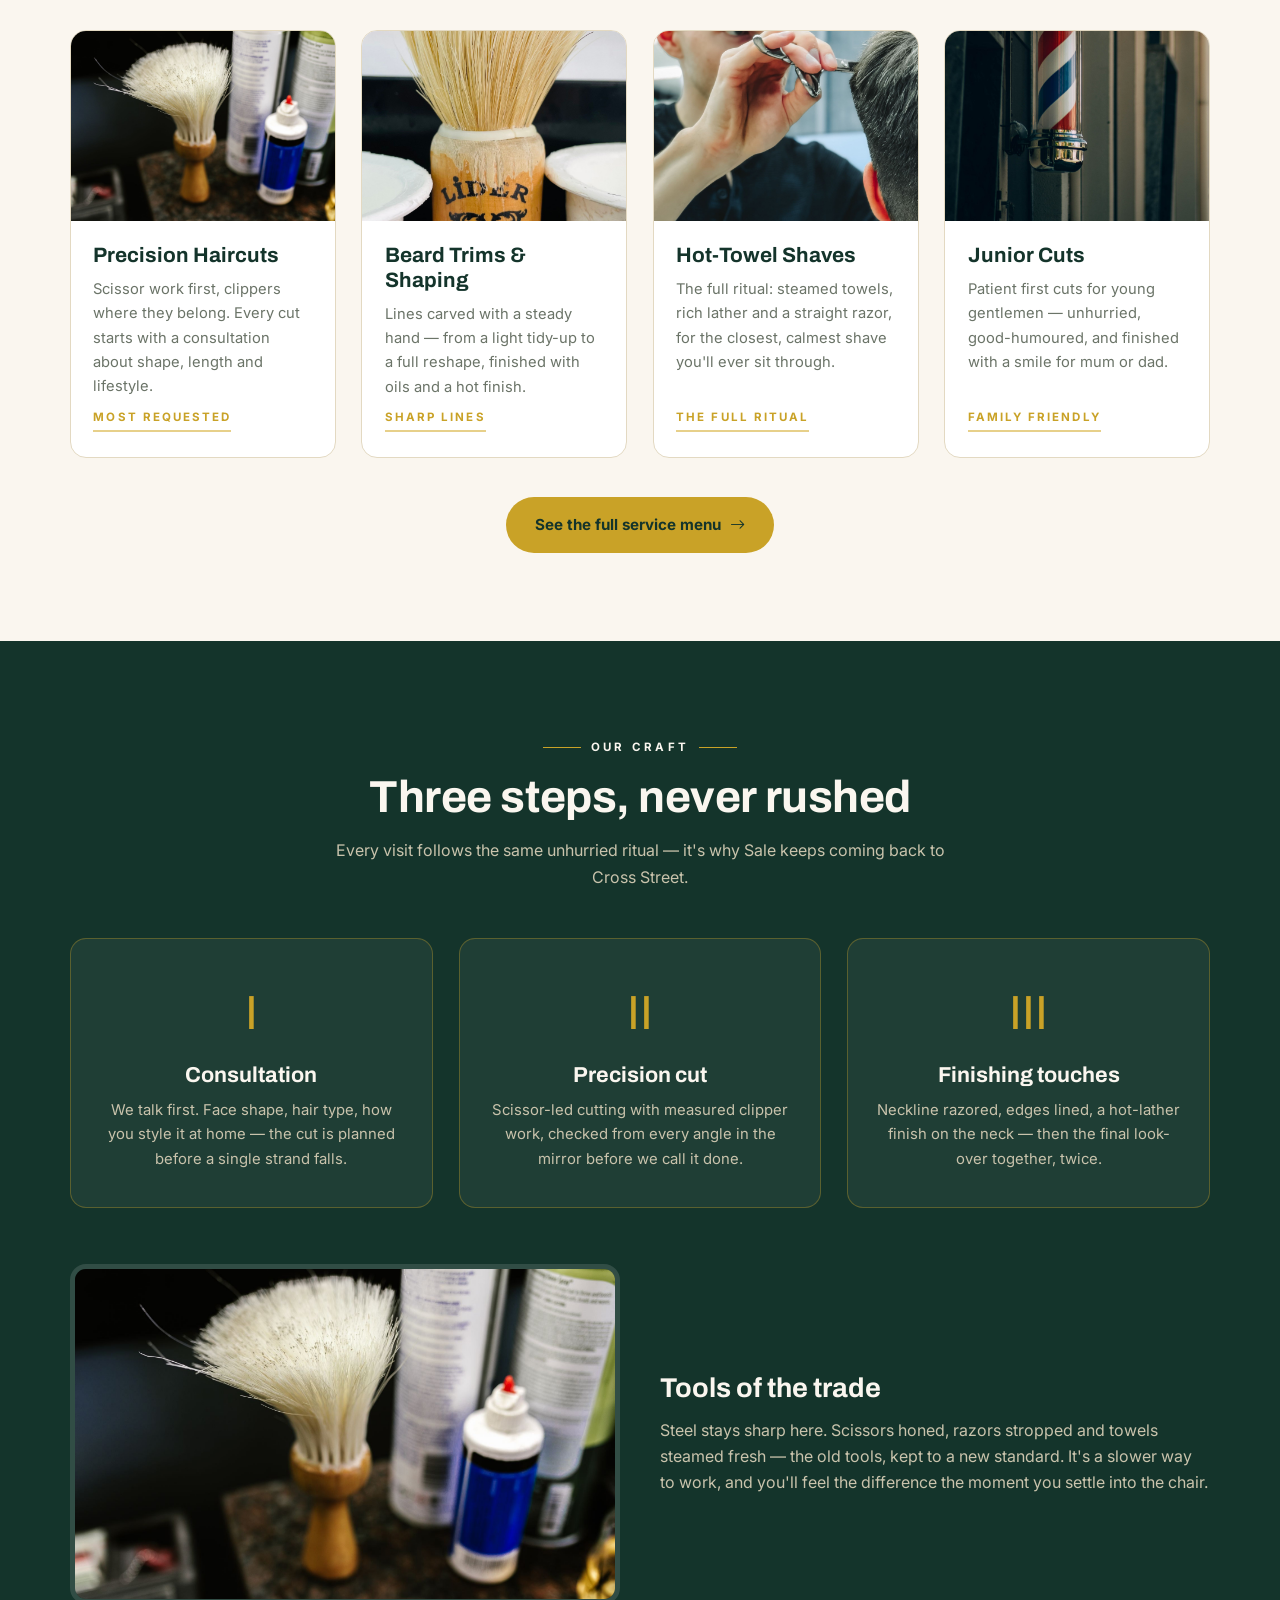
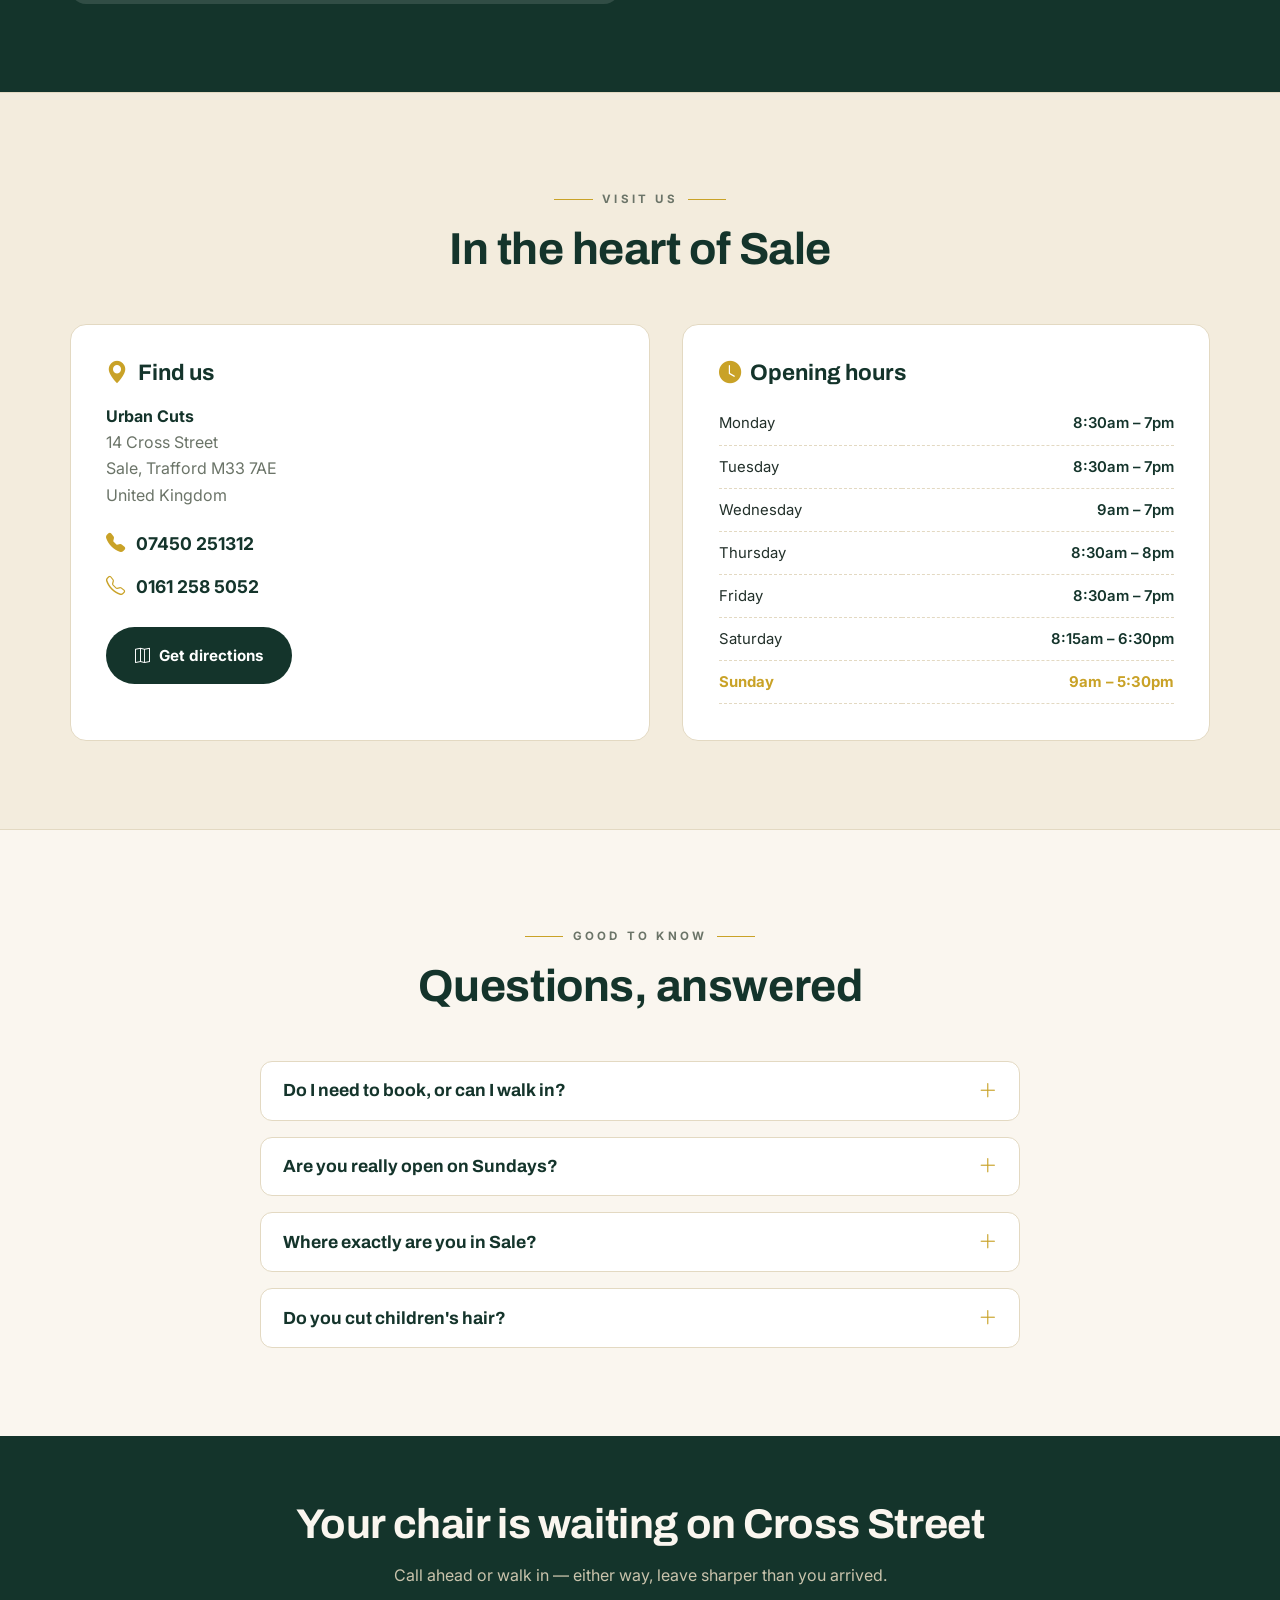
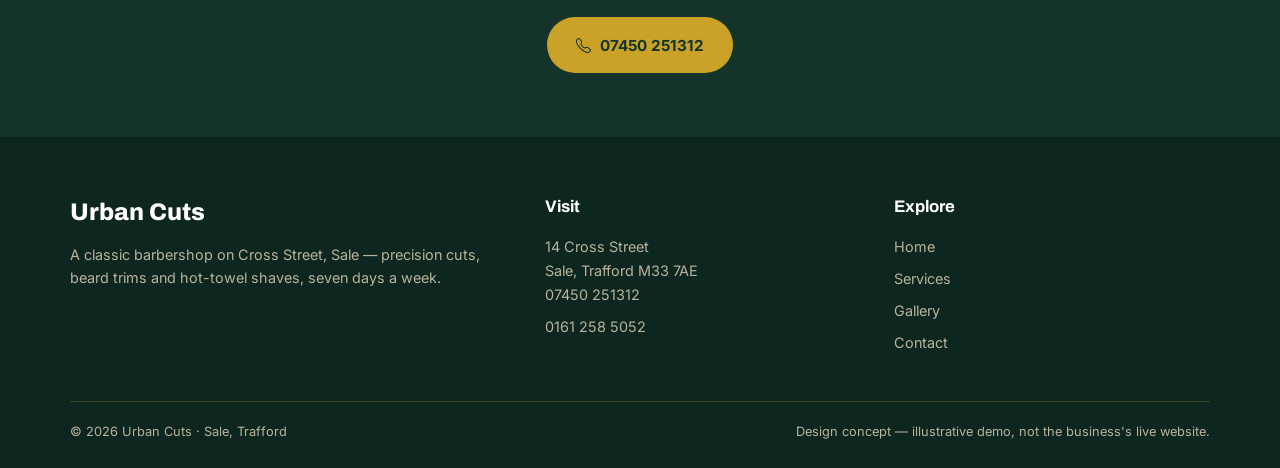
==== commit 9bde185d: "Demo website concept for Urban Cuts (Sale)" ====
--- a/index.html
+++ b/index.html
@@ -7,7 +7,7 @@
 <meta name="description" content="Urban Cuts, 14 Cross Street, Sale — classic barbering in Trafford. Precision cuts, beard trims and hot-towel shaves. Rated 4.9, open Sundays.">
 <link rel="preconnect" href="https://fonts.googleapis.com">
 <link rel="preconnect" href="https://fonts.gstatic.com" crossorigin>
-<link href="https://fonts.googleapis.com/css2?family=Playfair+Display:ital,wght@0,600;0,700;0,800;1,600&family=Inter:wght@400;500;600;700&display=swap" rel="stylesheet">
+<link href="https://fonts.googleapis.com/css2?family=Archivo:ital,wght@0,600;0,700;0,800;0,900;1,700&family=Inter:wght@400;500;600;700&display=swap" rel="stylesheet">
 <link rel="stylesheet" href="https://cdn.jsdelivr.net/npm/bootstrap-icons@1.11.3/font/bootstrap-icons.min.css">
 <link rel="stylesheet" href="styles.css">
 </head>
--- a/styles.css
+++ b/styles.css
@@ -10,7 +10,7 @@
   --muted:#6B7468;
   --card:#FFFFFF;
   --line:#E3D9C2;
-  --serif:'Playfair Display',Georgia,serif;
+  --serif:'Archivo','Inter',sans-serif;
   --sans:'Inter',system-ui,-apple-system,sans-serif;
 }
 *{margin:0;padding:0;box-sizing:border-box}
@@ -209,3 +209,9 @@
   .gallery-grid{grid-template-columns:1fr}
   .hero-cta .btn{width:100%;justify-content:center}
 }
+
+/* Typography: barber display — Archivo, uppercase, tight */
+.hero h1{text-transform:uppercase;letter-spacing:-.015em;font-weight:800}
+.hero h1 em{font-style:normal;color:var(--gold)}
+.page-hero h1{text-transform:uppercase;letter-spacing:-.015em}
+h2{letter-spacing:-.01em}
